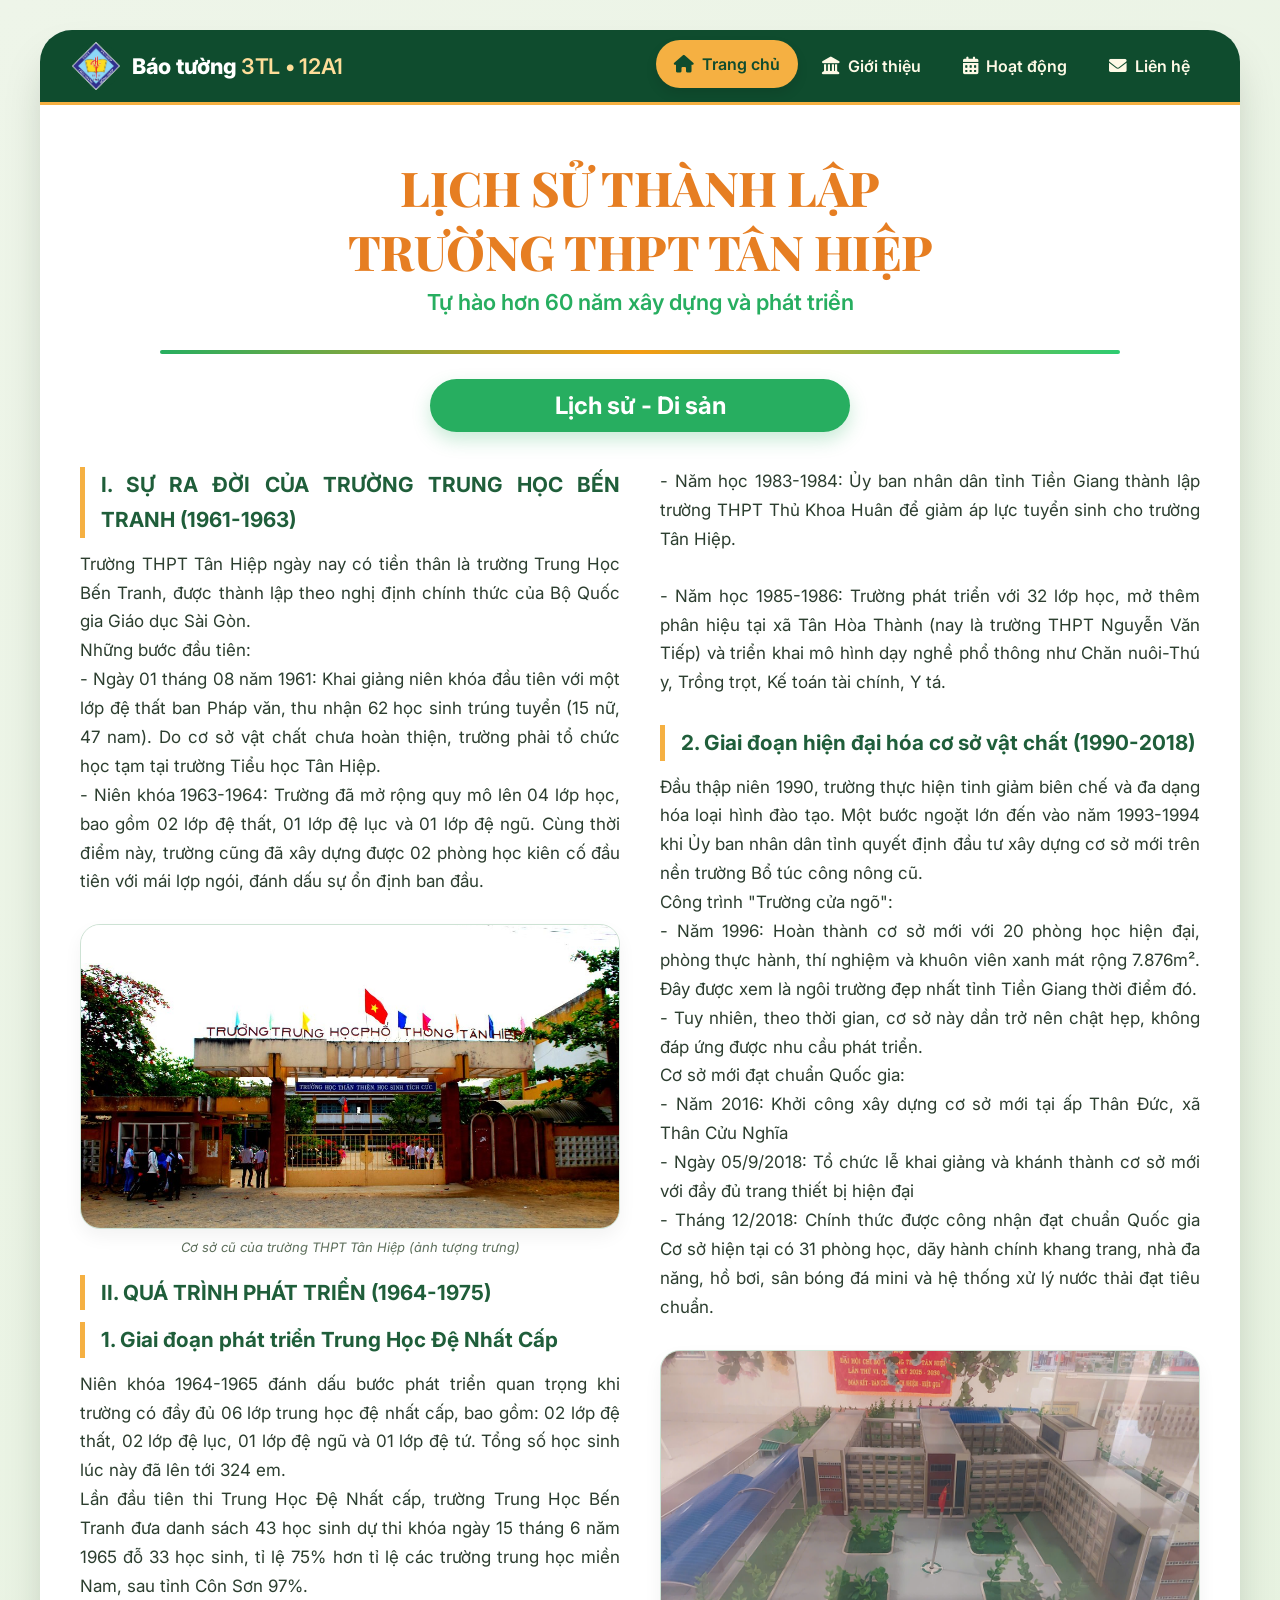
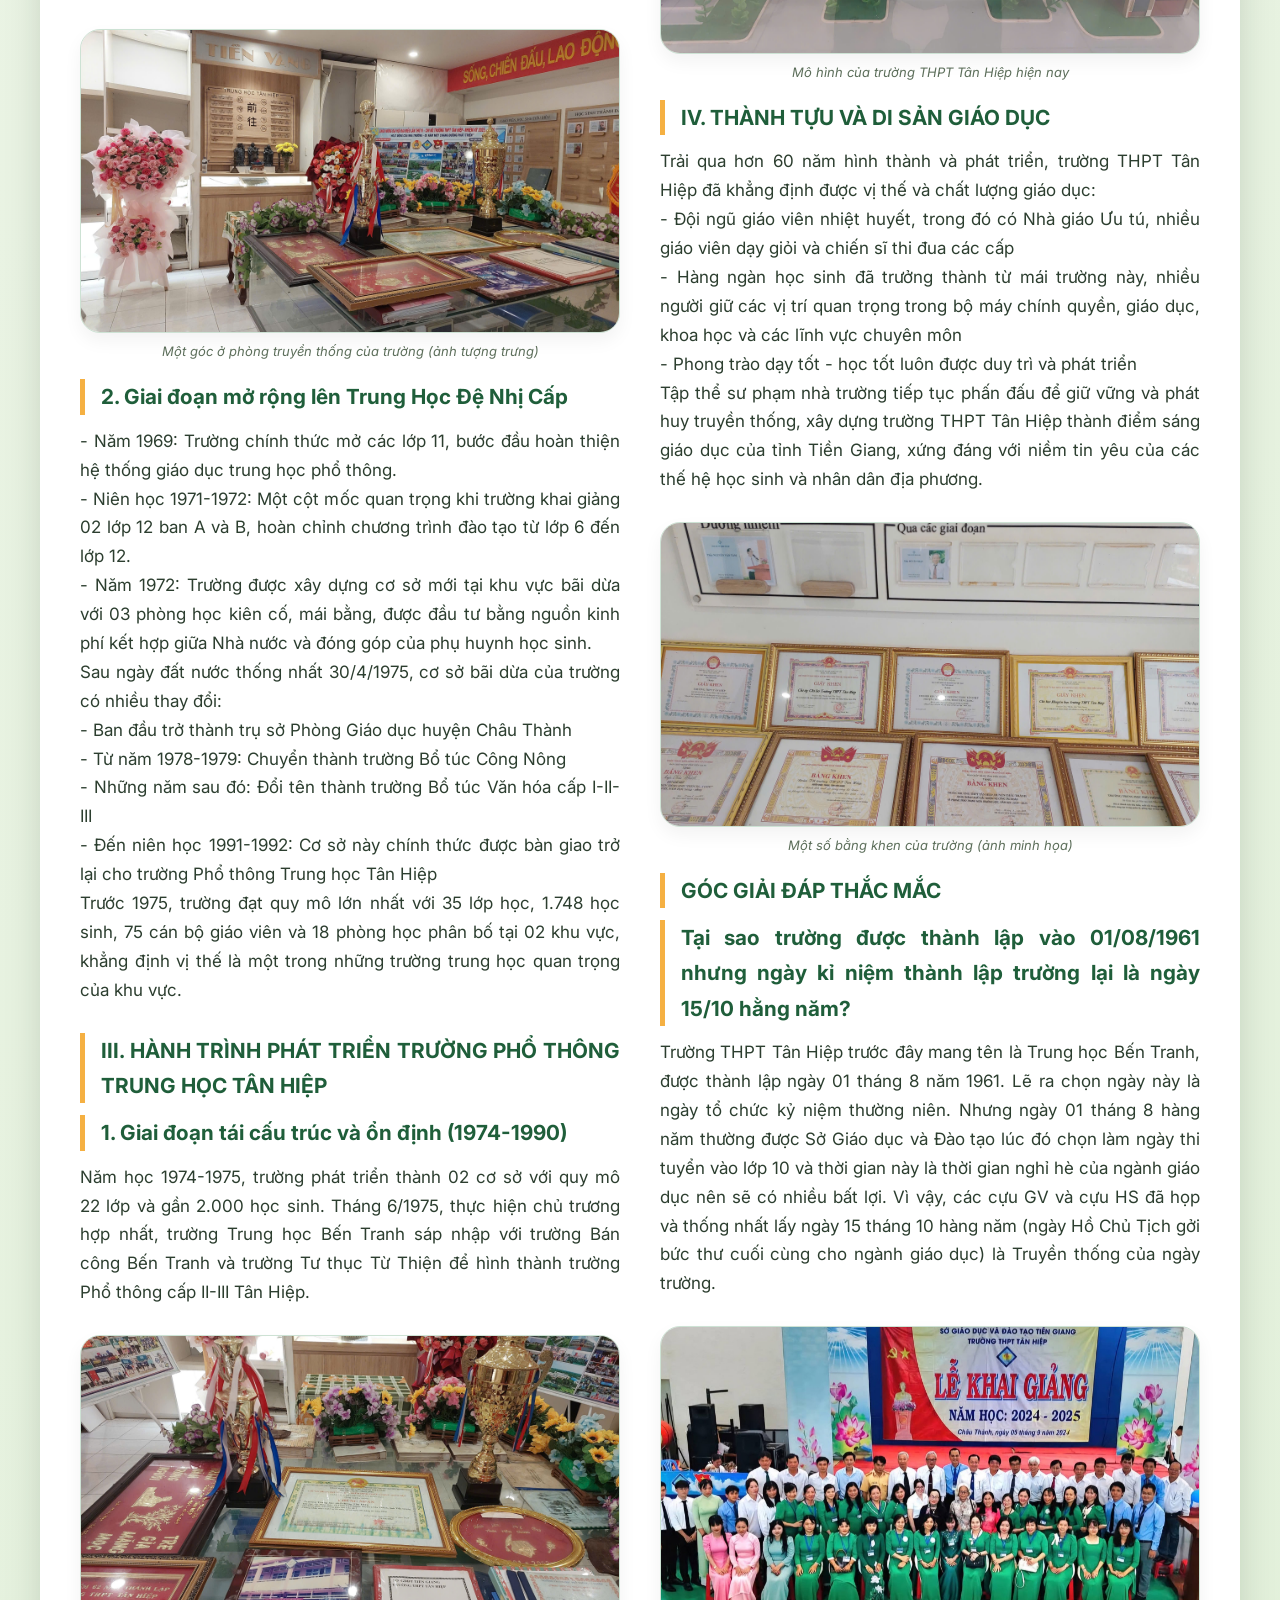
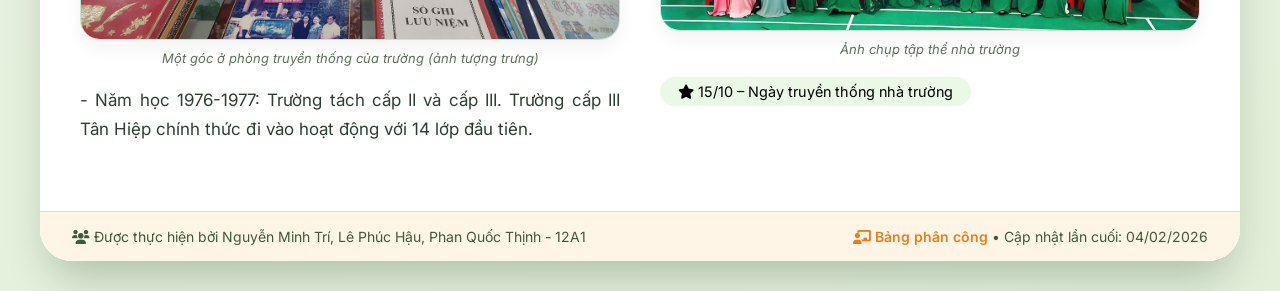
==== index.html @ c1cf9a9a "Update index.html" ====
<!DOCTYPE html>
<html lang="vi">
<head>
    <meta charset="UTF-8">
    <meta name="viewport" content="width=device-width, initial-scale=1.0, user-scalable=yes">
    <title>Báo tường 3TL - 12A1</title>
    <!-- Font Awesome 6 (icons) -->
    <link rel="stylesheet" href="https://cdnjs.cloudflare.com/ajax/libs/font-awesome/6.0.0-beta3/css/all.min.css">
    <!-- Google Fonts: Poppins + Roboto hiện đại -->
    <link href="https://fonts.googleapis.com/css2?family=Inter:opsz,wght@14..32,300;14..32,400;14..32,600;14..32,700;14..32,800&family=Playfair+Display:wght@400;500;600;700&display=swap" rel="stylesheet">
    <link rel="stylesheet" href="baotuong3tl12a1.css">
</head>
<body>

<div class="main-wrapper">
    <!-- THANH ĐIỀU HƯỚNG HOÀN CHỈNH -->
    <div class="navbar">
        <div class="logo-area">
            <div class="logo-icon">
                <img src="logo-truong-vien.png" width="100%" height="100%" alt="">
            </div>
            <div class="logo-text">Báo tường <span>3TL • 12A1</span></div>
        </div>
        <ul class="nav-menu">
            <li><a href="#" data-page="home" class="nav-link active"><i class="fas fa-home"></i> Trang chủ</a></li>
            <li><a href="#" data-page="about" class="nav-link"><i class="fas fa-landmark"></i> Giới thiệu</a></li>
            <li><a href="#" data-page="activities" class="nav-link"><i class="fas fa-calendar-alt"></i> Hoạt động</a></li>
            <li><a href="#" data-page="contact" class="nav-link"><i class="fas fa-envelope"></i> Liên hệ</a></li>
        </ul>
    </div>

    <div class="dynamic-content">
        <!-- ========== TRANG CHỦ (Nội dung báo tường lịch sử) ========= -->
        <div id="home-page" class="page active-page">
            <div class="header">
                <h1>LỊCH SỬ THÀNH LẬP<br>TRƯỜNG THPT TÂN HIỆP</h1>
                <div class="month">Tự hào hơn 60 năm xây dựng và phát triển</div>
            </div>
            <div class="divider"></div>
            <div class="section-title">Lịch sử - Di sản</div>
            <div class="content">
                <div class="left">
                    <div class="text-block">
                        <h3>I. SỰ RA ĐỜI CỦA TRƯỜNG TRUNG HỌC BẾN TRANH (1961-1963)</h3>
                        <p>Trường THPT Tân Hiệp ngày nay có tiền thân là trường Trung Học Bến Tranh, được thành lập theo nghị định chính thức của Bộ Quốc gia Giáo dục Sài Gòn.<br>
                        Những bước đầu tiên:<br>
                        - Ngày 01 tháng 08 năm 1961: Khai giảng niên khóa đầu tiên với một lớp đệ thất ban Pháp văn, thu nhận 62 học sinh trúng tuyển (15 nữ, 47 nam). Do cơ sở vật chất chưa hoàn thiện, trường phải tổ chức học tạm tại trường Tiểu học Tân Hiệp.<br>
                        - Niên khóa 1963-1964: Trường đã mở rộng quy mô lên 04 lớp học, bao gồm 02 lớp đệ thất, 01 lớp đệ lục và 01 lớp đệ ngũ. Cùng thời điểm này, trường cũng đã xây dựng được 02 phòng học kiên cố đầu tiên với mái lợp ngói, đánh dấu sự ổn định ban đầu.<br></p>
                    </div>
                    <div class="image-box">
                        <img src="anh-phan-1.jpg" alt="">
                    </div>
                    <div class="image-caption">Cơ sở cũ của trường THPT Tân Hiệp (ảnh tượng trưng)</div>
                    <div class="text-block">
                        <h3>II. QUÁ TRÌNH PHÁT TRIỂN (1964-1975)</h3>
                        <h3>1. Giai đoạn phát triển Trung Học Đệ Nhất Cấp</h3>
                        <p>Niên khóa 1964-1965 đánh dấu bước phát triển quan trọng khi trường có đầy đủ 06 lớp trung học đệ nhất cấp, bao gồm: 02 lớp đệ thất, 02 lớp đệ lục, 01 lớp đệ ngũ và 01 lớp đệ tứ. Tổng số học sinh lúc này đã lên tới 324 em.<br>
                        Lần đầu tiên thi Trung Học Đệ Nhất cấp, trường Trung Học Bến Tranh đưa danh sách 43 học sinh dự thi khóa ngày 15 tháng 6 năm 1965 đỗ 33 học sinh, tỉ lệ 75% hơn tỉ lệ các trường trung học miền Nam, sau tỉnh Côn Sơn 97%.</p>
                    </div>
                    <div class="image-box">
                        <img src="anh-phan-2-1.jpg" alt="">
                    </div>
                    <div class="image-caption">Một góc ở phòng truyền thống của trường (ảnh tượng trưng)</div>
                    <div class="text-block">
                        <h3>2. Giai đoạn mở rộng lên Trung Học Đệ Nhị Cấp</h3>
                        <p>- Năm 1969: Trường chính thức mở các lớp 11, bước đầu hoàn thiện hệ thống giáo dục trung học phổ thông.<br>
                        - Niên học 1971-1972: Một cột mốc quan trọng khi trường khai giảng 02 lớp 12 ban A và B, hoàn chỉnh chương trình đào tạo từ lớp 6 đến lớp 12.<br>
                        - Năm 1972: Trường được xây dựng cơ sở mới tại khu vực bãi dừa với 03 phòng học kiên cố, mái bằng, được đầu tư bằng nguồn kinh phí kết hợp giữa Nhà nước và đóng góp của phụ huynh học sinh.<br>
                        Sau ngày đất nước thống nhất 30/4/1975, cơ sở bãi dừa của trường có nhiều thay đổi:<br>
                        - Ban đầu trở thành trụ sở Phòng Giáo dục huyện Châu Thành<br>
                        - Từ năm 1978-1979: Chuyển thành trường Bổ túc Công Nông<br>
                        - Những năm sau đó: Đổi tên thành trường Bổ túc Văn hóa cấp I-II-III<br>
                        - Đến niên học 1991-1992: Cơ sở này chính thức được bàn giao trở lại cho trường Phổ thông Trung học Tân Hiệp<br>
                        Trước 1975, trường đạt quy mô lớn nhất với 35 lớp học, 1.748 học sinh, 75 cán bộ giáo viên và 18 phòng học phân bố tại 02 khu vực, khẳng định vị thế là một trong những trường trung học quan trọng của khu vực.</p>
                    </div>
                    <div class="text-block">
                        <h3>III. HÀNH TRÌNH PHÁT TRIỂN TRƯỜNG PHỔ THÔNG TRUNG HỌC TÂN HIỆP</h3>
                        <h3>1. Giai đoạn tái cấu trúc và ổn định (1974-1990)</h3>
                        <p>Năm học 1974-1975, trường phát triển thành 02 cơ sở với quy mô 22 lớp và gần 2.000 học sinh. Tháng 6/1975, thực hiện chủ trương hợp nhất, trường Trung học Bến Tranh sáp nhập với trường Bán công Bến Tranh và trường Tư thục Từ Thiện để hình thành trường Phổ thông cấp II-III Tân Hiệp.</p>
                    </div>
                    <div class="image-box">
                        <img src="anh-phan-3-1.jpg" alt="">
                    </div>
                    <div class="image-caption">Một góc ở phòng truyền thống của trường (ảnh tượng trưng)</div>
                    <div class="text-block">
                        <p>- Năm học 1976-1977: Trường tách cấp II và cấp III. Trường cấp III Tân Hiệp chính thức đi vào hoạt động với 14 lớp đầu tiên.</p>
                    </div>
                </div>
                <div class="right">
                    <div class="text-block">
                        <p>- Năm học 1983-1984: Ủy ban nhân dân tỉnh Tiền Giang thành lập trường THPT Thủ Khoa Huân để giảm áp lực tuyển sinh cho trường Tân Hiệp.</p>
                    </div>
                    <div class="text-block">
                        <p>- Năm học 1985-1986: Trường phát triển với 32 lớp học, mở thêm phân hiệu tại xã Tân Hòa Thành (nay là trường THPT Nguyễn Văn Tiếp) và triển khai mô hình dạy nghề phổ thông như Chăn nuôi-Thú y, Trồng trọt, Kế toán tài chính, Y tá.</p>
                    </div>
                    <div class="text-block">
                        <h3>2. Giai đoạn hiện đại hóa cơ sở vật chất (1990-2018)</h3>
                        <p>Đầu thập niên 1990, trường thực hiện tinh giảm biên chế và đa dạng hóa loại hình đào tạo. Một bước ngoặt lớn đến vào năm 1993-1994 khi Ủy ban nhân dân tỉnh quyết định đầu tư xây dựng cơ sở mới trên nền trường Bổ túc công nông cũ.<br>
                        Công trình "Trường cửa ngõ":<br>
                        - Năm 1996: Hoàn thành cơ sở mới với 20 phòng học hiện đại, phòng thực hành, thí nghiệm và khuôn viên xanh mát rộng 7.876m². Đây được xem là ngôi trường đẹp nhất tỉnh Tiền Giang thời điểm đó.<br>
                        - Tuy nhiên, theo thời gian, cơ sở này dần trở nên chật hẹp, không đáp ứng được nhu cầu phát triển.<br>
                        Cơ sở mới đạt chuẩn Quốc gia:<br>
                        - Năm 2016: Khởi công xây dựng cơ sở mới tại ấp Thân Đức, xã Thân Cửu Nghĩa<br>
                        - Ngày 05/9/2018: Tổ chức lễ khai giảng và khánh thành cơ sở mới với đầy đủ trang thiết bị hiện đại<br>
                        - Tháng 12/2018: Chính thức được công nhận đạt chuẩn Quốc gia
                        Cơ sở hiện tại có 31 phòng học, dãy hành chính khang trang, nhà đa năng, hồ bơi, sân bóng đá mini và hệ thống xử lý nước thải đạt tiêu chuẩn.</p>
                    </div>
                    <div class="image-box">
                        <img src="anh-phan-3-2.jpg" alt="">
                    </div>
                    <div class="image-caption">Mô hình của trường THPT Tân Hiệp hiện nay</div>
                    <div class="text-block">
                        <h3>IV. THÀNH TỰU VÀ DI SẢN GIÁO DỤC</h3>
                        <p>Trải qua hơn 60 năm hình thành và phát triển, trường THPT Tân Hiệp đã khẳng định được vị thế và chất lượng giáo dục:<br>
                        - Đội ngũ giáo viên nhiệt huyết, trong đó có Nhà giáo Ưu tú, nhiều giáo viên dạy giỏi và chiến sĩ thi đua các cấp<br>
                        - Hàng ngàn học sinh đã trưởng thành từ mái trường này, nhiều người giữ các vị trí quan trọng trong bộ máy chính quyền, giáo dục, khoa học và các lĩnh vực chuyên môn<br>
                        - Phong trào dạy tốt - học tốt luôn được duy trì và phát triển<br>
                        Tập thể sư phạm nhà trường tiếp tục phấn đấu để giữ vững và phát huy truyền thống, xây dựng trường THPT Tân Hiệp thành điểm sáng giáo dục của tỉnh Tiền Giang, xứng đáng với niềm tin yêu của các thế hệ học sinh và nhân dân địa phương.</p>
                    </div>
                    <div class="image-box">
                        <img src="anh-phan-4.jpg" alt="">
                    </div>
                    <div class="image-caption">Một số bằng khen của trường (ảnh minh họa)</div>
                    <div class="text-block">
                        <h3>GÓC GIẢI ĐÁP THẮC MẮC</h3>
                        <h3>Tại sao trường được thành lập vào 01/08/1961 nhưng ngày kỉ niệm thành lập trường lại là ngày 15/10 hằng năm?</h3>
                        <p>Trường THPT Tân Hiệp trước đây mang tên là Trung học Bến Tranh, được thành lập ngày 01 tháng 8 năm 1961. Lẽ ra chọn ngày này là ngày tổ chức kỷ niệm thường niên. Nhưng ngày 01 tháng 8 hàng năm thường được Sở Giáo dục và Đào tạo lúc đó chọn làm ngày thi tuyển vào lớp 10 và thời gian này là thời gian nghỉ hè của ngành giáo dục nên sẽ có nhiều bất lợi. Vì vậy, các cựu GV và cựu HS đã họp và thống nhất lấy ngày 15 tháng 10 hàng năm (ngày Hồ Chủ Tịch gởi bức thư cuối cùng cho ngành giáo dục) là Truyền thống của ngày trường.</p>
                    </div>
                    <div class="image-box">
                        <img src="anh-tap-the.jpg" alt="">
                    </div>
                    <div class="image-caption">Ảnh chụp tập thể nhà trường</div>
                    <div class="green-badge" style="display:inline-block; margin-bottom:20px;"><i class="fas fa-star"></i> 15/10 – Ngày truyền thống nhà trường</div>
                </div>
            </div>
            <div class="footer">
                <div><i class="fas fa-users"></i> Được thực hiện bởi Nguyễn Minh Trí, Lê Phúc Hậu, Phan Quốc Thịnh - 12A1</div>
                <div><a href="bangkehoachduan.html"><i class="fas fa-chalkboard-user"></i> Bảng phân công</a> • Cập nhật lần cuối: 04/02/2026</div>
            </div>
        </div>

        <!-- ========== GIỚI THIỆU (về tập thể, trường) ========= -->
        <div id="about-page" class="page">
            <div class="header" style="padding-top: 40px;">
                <h1>🏫 Giới thiệu</h1>
                <div class="month">Tinh thần 3TL - 12A1 & Ngôi trường mang tên Tân Hiệp</div>
            </div>
            <div class="divider"></div>
            <div class="content" style="flex-direction: column;">
                <div class="text-block">
                    <h3><i class="fas fa-school"></i> Về Trường THPT Tân Hiệp</h3>
                    <p>Trường THPT Tân Hiệp tọa lạc tại ấp Thân Đức, xã Châu Thành, tỉnh Đồng Tháp. Với bề dày hơn 6 thập kỷ, nhà trường luôn là địa chỉ giáo dục uy tín, nơi ươm mầm tài năng và đào tạo thế hệ trẻ giàu bản lĩnh. Hiện nay trường có đội ngũ giáo viên giàu kinh nghiệm, cơ sở vật chất hiện đại đạt chuẩn quốc gia.</p>
                </div>
                <div class="image-box">
                    <img src="anh-gioi-thieu.jpg" alt="">
                </div>
                <div class="image-caption">Trường THPT Tân Hiệp</div>
                <div class="text-block">
                    <h3><i class="fas fa-hand-sparkles"></i> Nhóm báo tường 3TL - 12A1</h3>
                    <p>Chúng tôi là ba thành viên của lớp 12A1 đầy nhiệt huyết: Nguyễn Minh Trí, Lê Phúc Hậu, Phan Quốc Thịnh. Với mong muốn lưu giữ những dấu ấn tự hào về mái trường và kỷ niệm tuổi 18, nhóm đã thực hiện ấn phẩm báo tường kỹ thuật số này. Mỗi dòng chữ, mỗi hình ảnh đều mang đậm tình yêu và lòng biết ơn đối với ngôi trường.</p>
                </div>
                <div class="image-box">
                    <img src="anh-lop.jpg" alt="">
                </div>
                <div class="image-caption">Lớp 12A1 – những gương mặt tràn đầy nhiệt huyết</div>
            </div>
        </div>

        <!-- ========== HOẠT ĐỘNG (Sự kiện, hội trại) ========= -->
        <div id="activities-page" class="page">
            <div class="header"><h1>✨ Hoạt động nổi bật</h1><div class="month">Sôi nổi - Đoàn kết - Sáng tạo</div></div>
            <div class="divider"></div>
            <div class="content">
                <div class="left">
                    <div class="text-block">
                        <h3><i class="fas fa-campground"></i> Hội trại Khi tôi 18</h3>
                        <p>Hội trại Khi Tôi 18 là hoạt động dành cho học sinh khối 12 – những học sinh cuối cấp đang chuẩn bị rời xa mái trường phổ thông. Đây là dịp để các bạn học sinh cùng nhau dựng trại, tham gia các trò chơi tập thể, tăng cường tinh thần đoàn kết và lưu giữ những kỷ niệm đẹp của năm học cuối cùng. Buổi tối, hoạt động đốt lửa trại được tổ chức trong không khí ấm áp, giúp học sinh có cơ hội giao lưu, chia sẻ cảm xúc và nhìn lại quãng thời gian gắn bó dưới mái trường. Đây là hoạt động ý nghĩa, góp phần tạo nên dấu ấn khó quên của tuổi 18.</p>
                    </div>
                    <div class="image-box">
                        <img src="anh-hoi-trai-2.jpg" alt="">
                    </div>
                    <div class="image-caption">Không khí Hội trại Khi tôi 18</div>
                    <div class="text-block">
                        <h3><i class="fas fa-users"></i> Văn nghệ chào mừng 20/11</h3>
                        <p>Nhân dịp kỷ niệm ngày Nhà giáo Việt Nam 20/11, hội diễn văn nghệ được tổ chức nhằm tạo sân chơi lành mạnh, bổ ích cho học sinh, đồng thời đây cũng là dịp để học sinh thể hiện lòng biết ơn chân thành của mình đối với thầy cô. Hội diễn không chỉ mang đến những tiết mục đặc sắc mà còn góp phần lưu giữ những kỷ niệm đẹp của tuổi học trò.</p>
                    </div>
                    <div class="image-box">
                        <img src="anh-20-11.jpg" alt="">
                    </div>
                    <div class="image-caption">Hành Trình Việt Nam - 12A1</div>
                </div>
                <div class="right">
                    <div class="text-block">
                        <h3><i class="fas fa-microphone-alt"></i> Hội chợ ẩm thực</h3>
                        <p>Hội chợ Ẩm thực là một hoạt động trải nghiệm mang tính giáo dục dành cho học sinh khối 10 và 11. Tại đây, mỗi lớp tổ chức một gian hàng kinh doanh các món ăn do chính học sinh chế biến, kết hợp với các trò chơi và hoạt động giao lưu. Sự kiện diễn ra xuyên suốt trong ngày, tạo nên không gian sinh hoạt tập thể sôi nổi và hấp dẫn. Đồng thời, đây còn là hoạt động truyền thống được duy trì hằng năm, góp phần rèn luyện kỹ năng làm việc nhóm, tổ chức và sáng tạo cho học sinh.</p>
                    </div>
                    <div class="image-box">
                        <img src="hoi-cho-am-thuc.jpg" alt="">
                    </div>
                    <div class="image-caption">Hội chợ ẩm thực</div>
                    <div class="text-block">
                        <h3><i class="fas fa-futbol"></i> Giải bóng đá</h3>
                        <p>Giải bóng đá được tổ chức như một sân chơi thể thao sôi nổi, góp phần nâng cao sức khỏe và tinh thần đoàn kết giữa các lớp cũng như giữa các học sinh với nhau. Đây không chỉ là nơi tranh tài mà còn là dịp để giao lưu, học hỏi và gắn kết tập thể. Với tinh thần thể thao tràn đầy nhiệt huyết, chúng em hy vọng giải đấu sẽ mang đến những trận bóng hấp dẫn cùng thật nhiều khoảnh khắc đáng nhớ.</p>
                    </div>
                    <div class="image-box">
                        <img src="anh-bong-da.jpg" alt="">
                    </div>
                    <div class="image-caption">Giải bóng đá - 12A1</div>
                </div>
            </div>
        </div>

        <!-- ========== LIÊN HỆ (Form liên hệ thực tế) ========= -->
        <div id="contact-page" class="page">
            <div class="header"><h1>📞 Thông tin liên hệ</h1><div class="month">Gửi yêu thương – Kết nối tri ân</div></div>
            <div class="divider"></div>
            <div class="content" style="flex-direction: column;">
                <div class="feedback-form">
                    <h3><i class="fas fa-address-card"></i> Thông tin liên hệ của nhà trường</h3>
                    <p><i class="fas fa-user-graduate"></i> SĐT: 02733831310<br>
                    <a><i class="fas fa-envelope"></i> Facebook Đoàn trường: <a href="https://www.facebook.com/dtnthpttanhiep2018">https://www.facebook.com/dtnthpttanhiep2018<br></a>
                    <i class="fas fa-phone-alt"></i> Email đoàn trường: dtnthpttanhiep@gmail.com<br>
                    <a><i class="fas fa-map-marker-alt"></i> Địa chỉ: <a href="https://www.google.com/maps/place/Tr%C6%B0%E1%BB%9Dng+THPT+T%C3%A2n+Hi%E1%BB%87p/@10.4495264,106.3304918,18.25z/data=!4m6!3m5!1s0x310aba090d722775:0x353fd8521400db3a!8m2!3d10.4494039!4d106.3300758!16s%2Fg%2F11b67q5y30?entry=ttu&g_ep=EgoyMDI2MDMyNC4wIKXMDSoASAFQAw%3D%3D" style="text-decoration: none; color: inherit;">ấp Thân Đức, xã Châu Thành, tỉnh Đồng Tháp</p></a>
                </div>
                <div class="feedback-form">
                    <h3><i class="fas fa-address-card"></i> Thông tin nhóm 3TL</h3>
                    <p><i class="fas fa-user-graduate"></i> SĐT: 0376711790<br>
                    <a><i class="fas fa-envelope"></i> Facebook: <a href="https://www.facebook.com/lph162" ></i>https://www.facebook.com/lph162<br></a>
                    <i class="fas fa-phone-alt"></i> Email: haubeo@gmail.com<br>
                    <a href="bangkehoachduan.html" style="text-decoration: none; color: inherit;"><i class="fas fa-map-marker-alt"></i> Bảng phân công của nhóm</a>
                </div>
            </div>
        </div>
    </div>
</div>

<div id="toastMessage" class="toast-msg"><i class="fas fa-check-circle"></i> <span id="toastText"></span></div>

<script>
    // ---------- ĐIỀU HƯỚNG CÁC TRANG (hoạt động hoàn chỉnh) ----------
    const navLinks = document.querySelectorAll('.nav-link');
    const pages = {
        home: document.getElementById('home-page'),
        about: document.getElementById('about-page'),
        activities: document.getElementById('activities-page'),
        contact: document.getElementById('contact-page'),
    };

    // Hàm dừng tất cả video trong trang
    function pauseAllVideos() {
        const allVideos = document.querySelectorAll('video');
        allVideos.forEach(video => {
            if (!video.paused) {
                video.pause();
                console.log('Đã dừng video:', video.src);
            }
        });
    }

    function showPage(pageId) {
        // Dừng tất cả video trước khi chuyển trang
        pauseAllVideos();
        
        Object.keys(pages).forEach(id => {
            pages[id].classList.remove('active-page');
        });
        pages[pageId].classList.add('active-page');
        navLinks.forEach(link => {
            const pageAttr = link.getAttribute('data-page');
            if(pageAttr === pageId) {
                link.classList.add('active');
            } else {
                link.classList.remove('active');
            }
        });
        // cuộn lên đầu trang khi chuyển
        window.scrollTo({ top: 0, behavior: 'smooth' });
    }

    navLinks.forEach(link => {
        link.addEventListener('click', (e) => {
            e.preventDefault();
            const pageId = link.getAttribute('data-page');
            if(pageId && pages[pageId]) showPage(pageId);
        });
    });

    // hiển thị toast thông báo
    function showToast(message, isError = false) {
        const toast = document.getElementById('toastMessage');
        const toastSpan = document.getElementById('toastText');
        toastSpan.innerHTML = message;
        toast.style.backgroundColor = isError ? '#b3413a' : '#1f4a2c';
        toast.style.opacity = '1';
        setTimeout(() => {
            toast.style.opacity = '0';
        }, 2800);
    }

    // (Optional) có thể xử lý sự kiện hover, hoặc tương tác nhẹ
    // thêm vài animation mượt
    console.log("Báo tường nâng cấp - thanh điều hướng hoạt động đầy đủ!");
</script>
</body>
</html>
---- baotuong3tl12a1.css ----
* {
            margin: 0;
            padding: 0;
            box-sizing: border-box;
        }

        body {
            background: linear-gradient(145deg, #eef5e9 0%, #e2f0da 100%);
            font-family: 'Inter', 'Segoe UI', 'Times New Roman', sans-serif;
            padding: 30px 20px;
            min-height: 100vh;
        }

        /* container chính */
        .main-wrapper {
            max-width: 1200px;
            margin: 0 auto;
            background: #ffffff;
            border-radius: 32px;
            box-shadow: 0 25px 45px -12px rgba(0, 32, 0, 0.25);
            overflow: hidden;
            transition: all 0.2s ease;
        }

        /* ===== THANH ĐIỀU HƯỚNG NÂNG CẤP ===== */
        .navbar {
            background: #0f4c2e;
            padding: 0 32px;
            display: flex;
            flex-wrap: wrap;
            align-items: center;
            justify-content: space-between;
            border-bottom: 3px solid #f5b042;
            position: relative;
            z-index: 20;
        }

        .logo-area {
            display: flex;
            align-items: center;
            gap: 12px;
            padding: 12px 0;
        }

        .logo-icon {
            background: #0f4c2e;
            width: 48px;
            height: 48px;
            border-radius: 30px;
            display: flex;
            align-items: center;
            justify-content: center;
            font-size: 26px;
            color: #0f4c2e;
        }

        .logo-text {
            font-weight: 800;
            font-size: 1.35rem;
            color: white;
            letter-spacing: -0.3px;
        }
        .logo-text span {
            color: #ffdd99;
            font-weight: 600;
        }

        .nav-menu {
            display: flex;
            flex-wrap: wrap;
            gap: 6px;
            list-style: none;
        }

        .nav-menu li {
            position: relative;
        }

        .nav-link {
            display: flex;
            align-items: center;
            gap: 8px;
            padding: 14px 18px;
            font-weight: 600;
            font-size: 1rem;
            color: #fef9e6;
            text-decoration: none;
            border-radius: 40px;
            transition: all 0.25s ease;
            background: transparent;
        }

        .nav-link i {
            font-size: 1.1rem;
        }

        .nav-link:hover, .nav-link.active {
            background: #f5b042;
            color: #0f4c2e;
            transform: translateY(-2px);
            box-shadow: 0 6px 12px rgba(0,0,0,0.1);
        }

        /* content động */
        .dynamic-content {
            background: white;
            transition: all 0.2s;
        }

        /* ẩn/hiện page */
        .page {
            display: none;
            animation: fadeSlideUp 0.35s ease-out;
        }
        .active-page {
            display: block;
        }

        @keyframes fadeSlideUp {
            0% { opacity: 0; transform: translateY(10px);}
            100% { opacity: 1; transform: translateY(0);}
        }

        /* kế thừa style từ báo tường gốc nhưng tinh chỉnh */
        .header {
            text-align: center;
            padding: 50px 30px 10px;
            background: #ffffff;
        }
        .header h1 {
            font-family: 'Playfair Display', serif;
            font-size: 48px;
            font-weight: 800;
            color: #e67e22;
            letter-spacing: -0.5px;
        }
        .month {
            font-size: 22px;
            color: #27ae60;
            font-weight: 600;
            margin-top: 6px;
        }
        .divider {
            height: 4px;
            background: linear-gradient(90deg, #27ae60, #f39c12, #2ecc71);
            width: 80%;
            margin: 25px auto;
            border-radius: 4px;
        }
        .section-title {
            width: 35%;
            margin: 0 auto 35px;
            background: #27ae60;
            color: white;
            text-align: center;
            padding: 12px 32px;
            border-radius: 60px;
            font-weight: 700;
            font-size: 24px;
            box-shadow: 0 8px 18px rgba(39,174,96,0.25);
        }
        .content {
            display: flex;
            gap: 40px;
            padding: 0 40px 40px;
            flex-wrap: wrap;
        }
        .left, .right {
            flex: 1;
            min-width: 280px;
        }
        .text-block {
            font-size: 17px;
            line-height: 1.7;
            color: #2c3e2f;
            text-align: justify;
            margin-bottom: 28px;
        }
        .text-block h3 {
            color: #1f5e3a;
            margin-bottom: 12px;
            font-size: 1.3rem;
            border-left: 5px solid #f5b042;
            padding-left: 16px;
        }
        .image-box {
            width: 100%;
            background: #f0f7f0;
            border-radius: 20px;
            overflow: hidden;
            margin: 16px 0 10px;
            box-shadow: 0 8px 18px rgba(0,0,0,0.05);
            border: 1px solid #cde2d4;
        }
        .image-box img {
            width: 100%;
            height: auto;
            display: block;
            object-fit: cover;
            aspect-ratio: 16/9;
            background: #d4e2d4;
        }
        .image-caption {
            font-size: 13px;
            text-align: center;
            color: #5c6e5a;
            margin-bottom: 20px;
            font-style: italic;
        }
        .video-box video {
            width: 100%;
            background: #f0f7f0;
            border-radius: 20px;
            overflow: hidden;
            margin: 16px 0 10px;
            box-shadow: 0 8px 18px rgba(0,0,0,0.05);
            border: 1px solid #cde2d4;
        }
        .footer {
            background: #fef5e7;
            border-top: 1px solid #e2dccd;
            padding: 16px 32px;
            display: flex;
            flex-wrap: wrap;
            justify-content: space-between;
            align-items: center;
            font-size: 14px;
            color: #3b5c3a;
        }
        .footer a {
            color: #e67e22;
            text-decoration: none;
            font-weight: 600;
        }
        .feedback-form, .contact-form {
            background: #fefcf5;
            border-radius: 28px;
            padding: 20px 28px;
            margin: 0px 0;
            border: 1px solid #cbe5ce;
        }
        .form-group {
            margin-bottom: 20px;
        }
        .form-group label {
            font-weight: 600;
            display: block;
            margin-bottom: 8px;
            color: #1c4d2d;
        }
        .form-group input, .form-group textarea, .form-group select {
            width: 100%;
            padding: 12px 16px;
            border-radius: 40px;
            border: 1px solid #bdd8b5;
            font-family: inherit;
            background: white;
            transition: 0.2s;
        }
        .form-group input:focus, .form-group textarea:focus {
            border-color: #f5b042;
            outline: none;
            box-shadow: 0 0 0 3px rgba(245,176,66,0.2);
        }
        .btn-submit {
            background: #27ae60;
            border: none;
            padding: 12px 30px;
            border-radius: 40px;
            font-weight: bold;
            color: white;
            cursor: pointer;
            transition: 0.2s;
        }
        .btn-submit:hover {
            background: #f5b042;
            color: #1f4a2c;
            transform: scale(1.02);
        }
        .toast-msg {
            position: fixed;
            bottom: 25px;
            right: 25px;
            background: #1f4a2c;
            color: white;
            padding: 12px 24px;
            border-radius: 60px;
            font-weight: 500;
            box-shadow: 0 5px 15px rgba(0,0,0,0.2);
            z-index: 999;
            opacity: 0;
            transition: 0.2s;
            pointer-events: none;
        }
        .green-badge {
            background: #eaf8e6;
            border-radius: 30px;
            padding: 6px 18px;
            font-size: 0.9rem;
        }
        @media (max-width: 780px) {
            .navbar { flex-direction: column; padding: 12px; }
            .nav-menu { justify-content: center; margin-top: 6px; }
            .content { padding: 0 24px 30px; gap: 20px; }
            .header h1 { font-size: 36px; }
        }
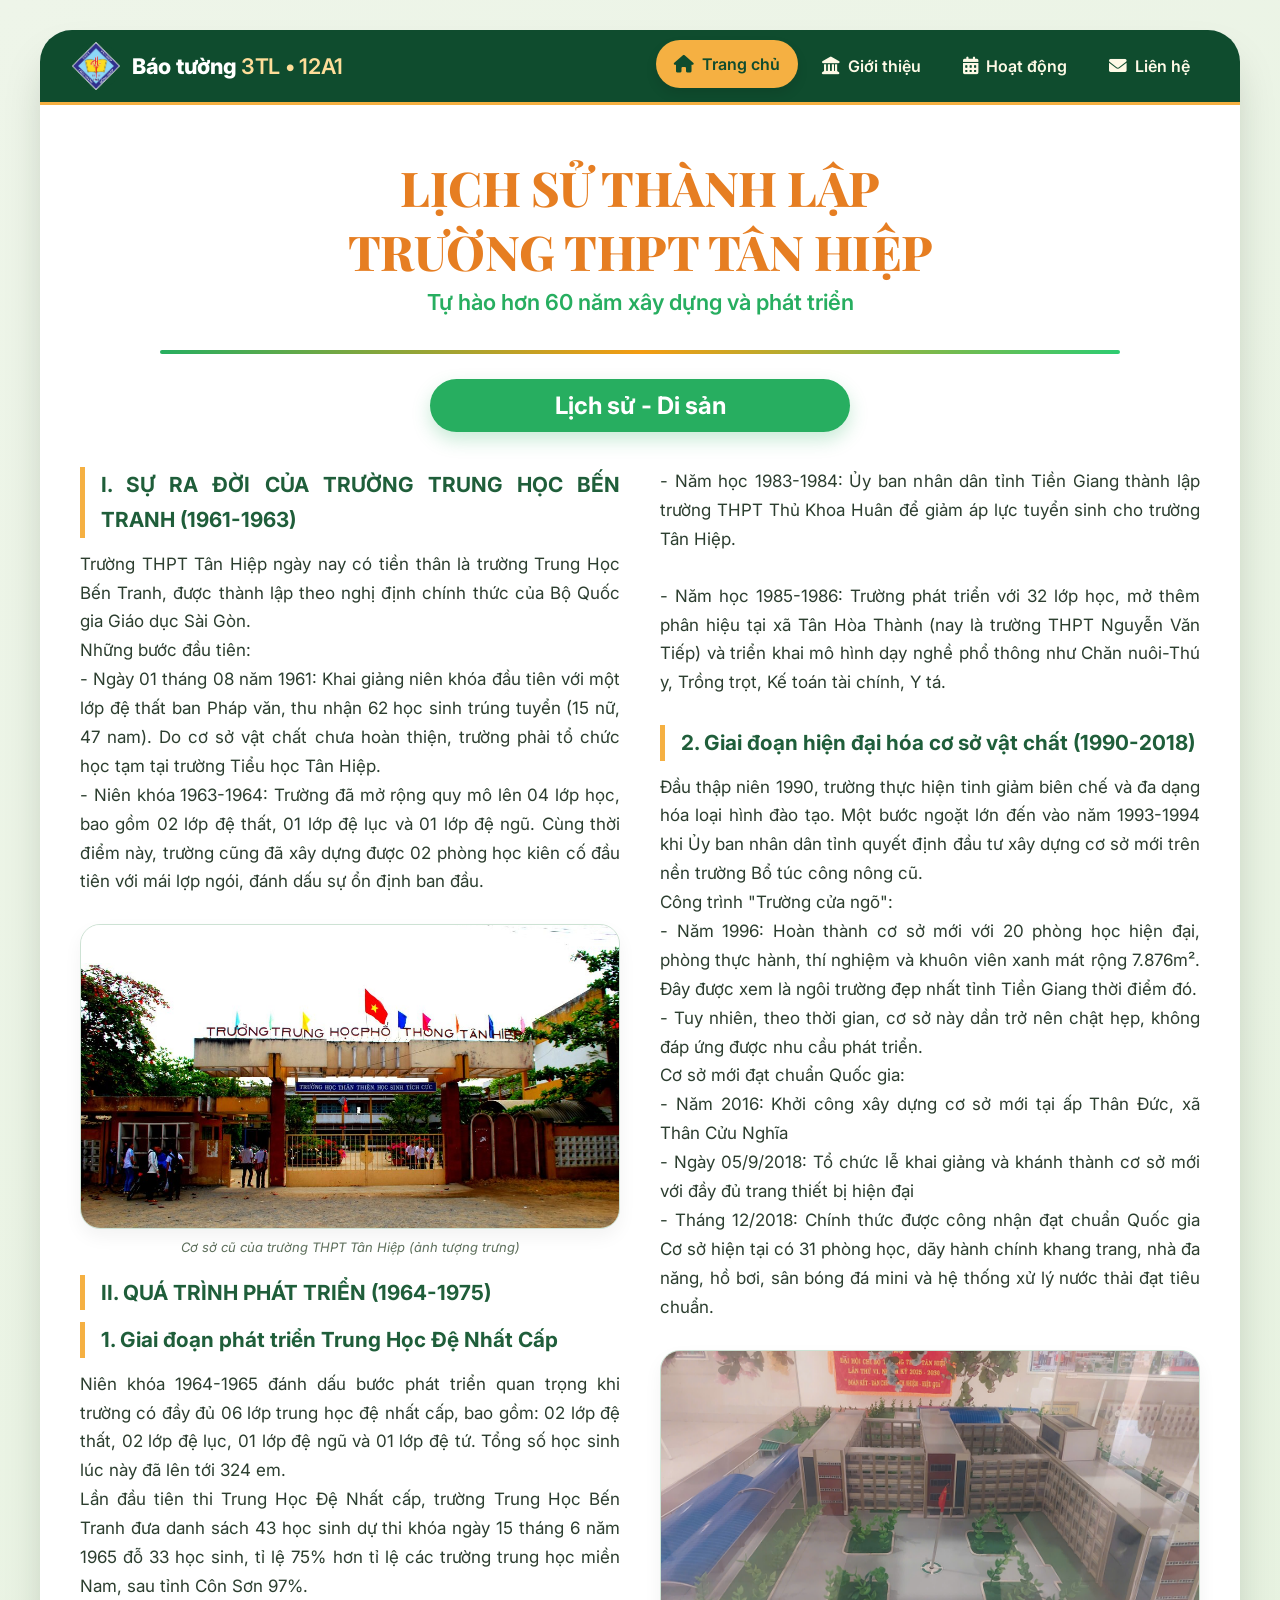
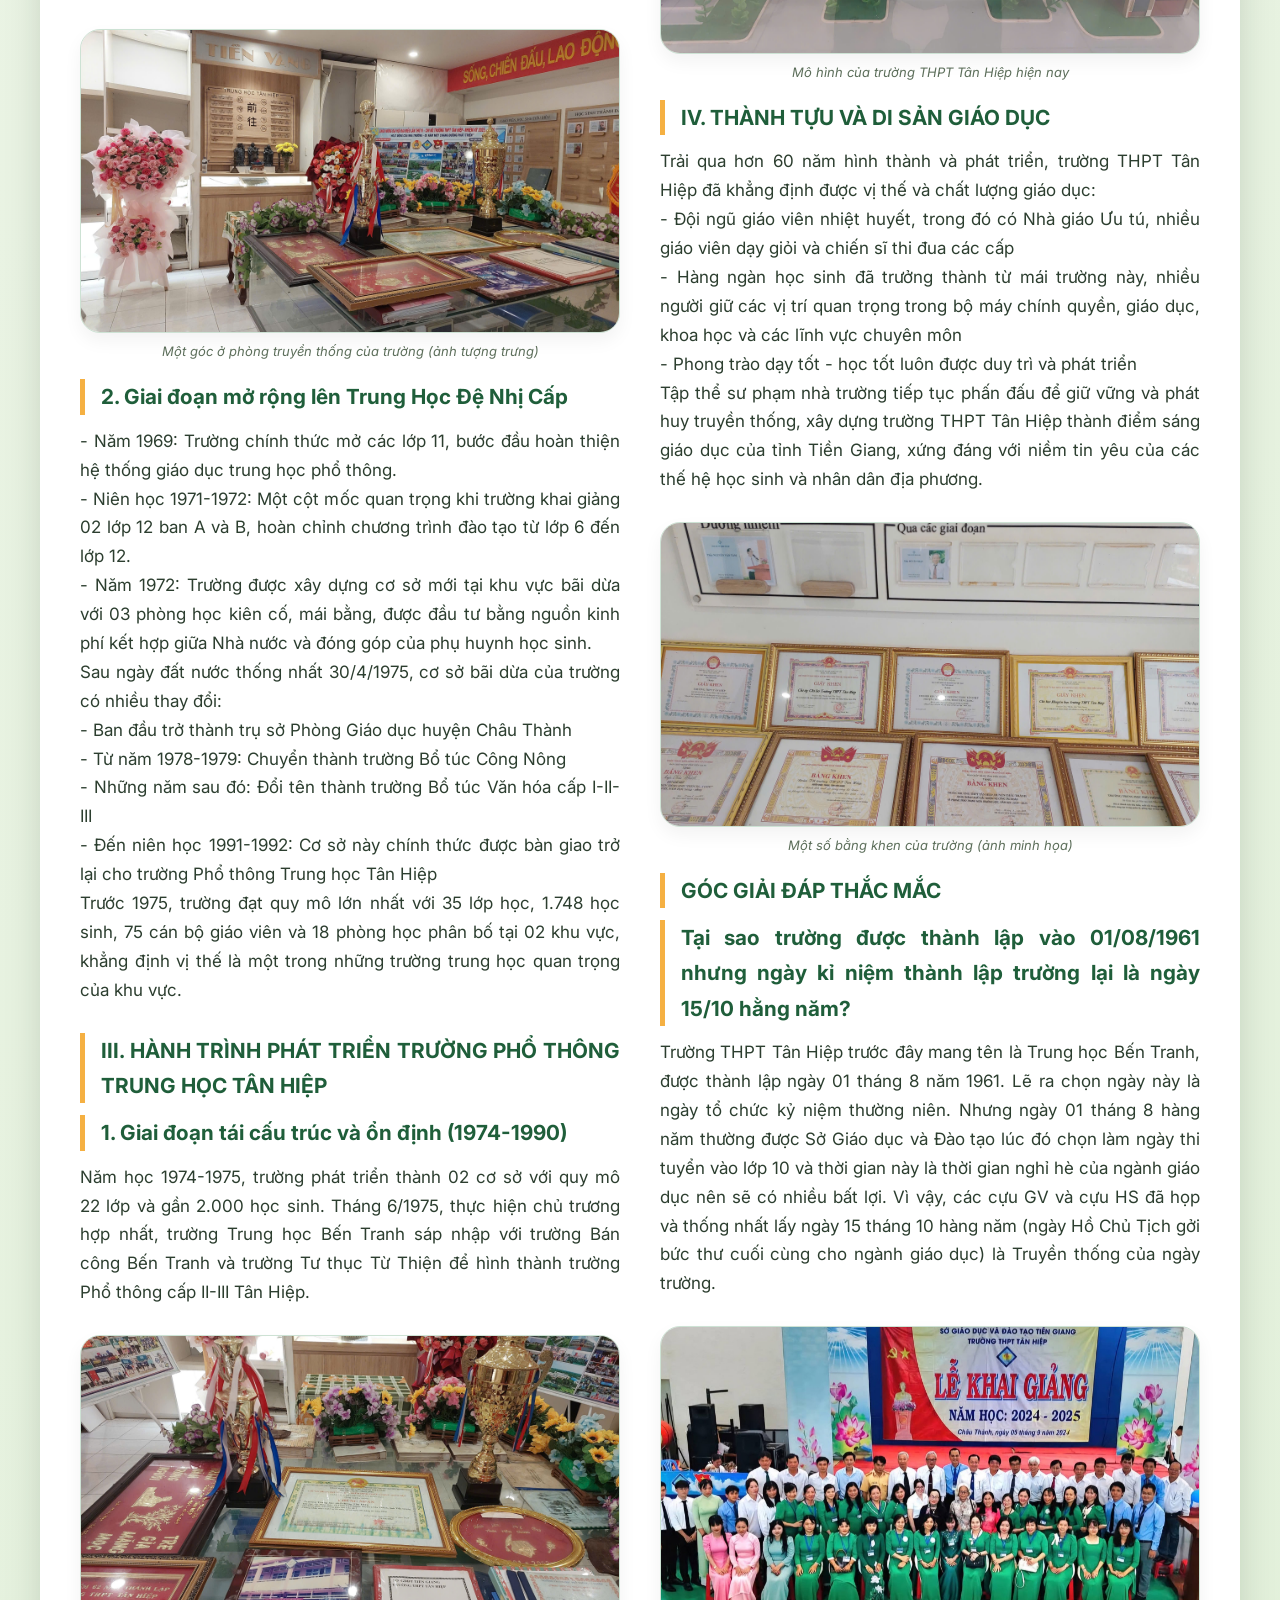
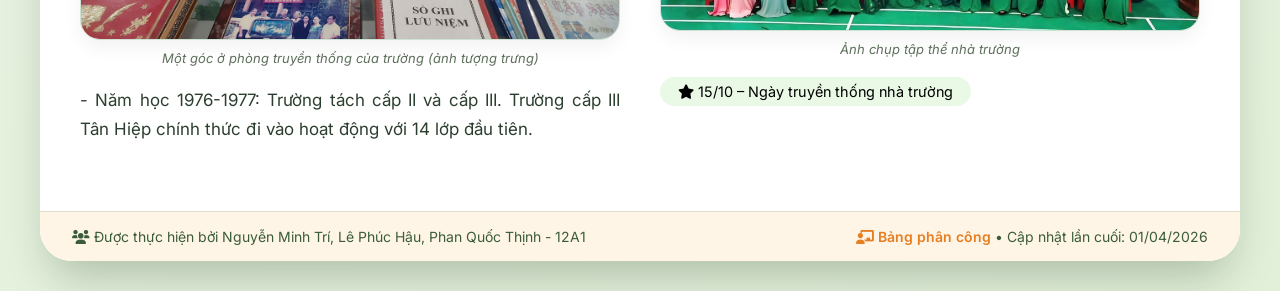
==== commit dd091b30: "Update index.html" ====
--- a/index.html
+++ b/index.html
@@ -135,7 +135,7 @@
             </div>
             <div class="footer">
                 <div><i class="fas fa-users"></i> Được thực hiện bởi Nguyễn Minh Trí, Lê Phúc Hậu, Phan Quốc Thịnh - 12A1</div>
-                <div><a href="bangkehoachduan.html"><i class="fas fa-chalkboard-user"></i> Bảng phân công</a> • Cập nhật lần cuối: 04/02/2026</div>
+                <div><a href="bangkehoachduan.html"><i class="fas fa-chalkboard-user"></i> Bảng phân công</a> • Cập nhật lần cuối: 01/04/2026</div>
             </div>
         </div>
 
